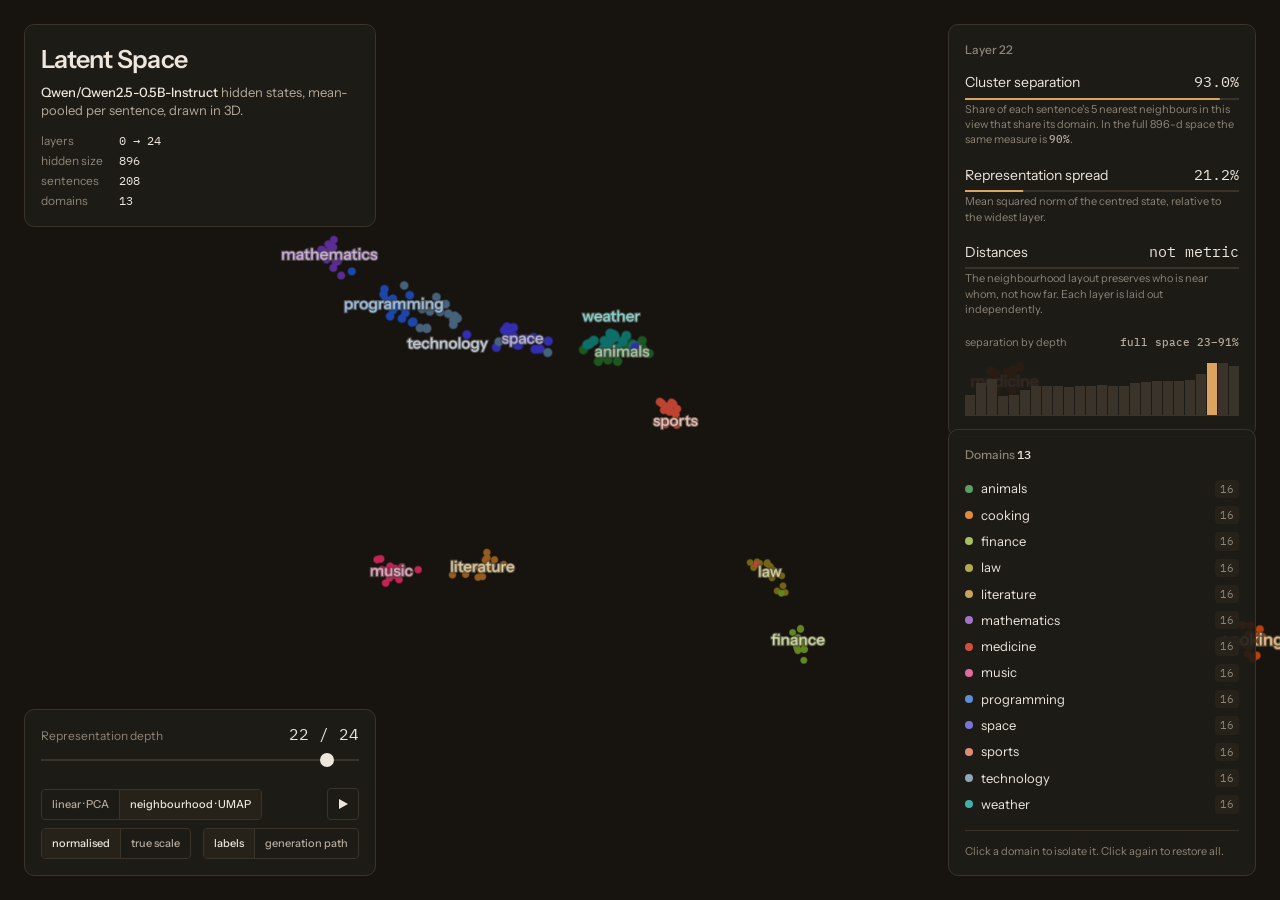
==== index.html @ 0abec09b "Restructure as a hub piece: site at the repo root GitHub Pages serves main / with no build step, so " ====
<!DOCTYPE html>
<html lang="en">
<head>
<meta charset="utf-8">
<meta name="viewport" content="width=device-width, initial-scale=1">
<title>Latent Space — hidden states of a small LLM</title>
<link rel="stylesheet" href="fonts.css">
<link rel="icon" href="assets/favicon.svg" type="image/svg+xml">
<style>
  :root{
    --bg:#171410;
    --surface:#1f1c17;
    --surface-2:#262219;
    --line:#39332a;
    --ink:#ece6dc;
    --ink-2:#b3aa9c;
    --ink-3:#8c8477;
    --accent:#dda45f;
    --mono:"IBM Plex Mono",ui-monospace,Menlo,monospace;
    --sans:"Instrument Sans",system-ui,sans-serif;
    --r-sm:4px; --r-md:10px;
    --s1:4px; --s2:8px; --s3:12px; --s4:16px; --s5:24px;
  }
  *{box-sizing:border-box}
  html,body{margin:0;height:100%}
  body{background:var(--bg); color:var(--ink); font:400 14px/1.5 var(--sans); overflow:hidden; -webkit-font-smoothing:antialiased; touch-action:manipulation}
  ::selection{background:var(--accent); color:#1a1611}
  :focus-visible{outline:2px solid var(--accent); outline-offset:2px}
  canvas{display:block}
  #scene{position:fixed; inset:0; z-index:0}
  .pane{position:fixed; z-index:3; background:color-mix(in srgb, var(--surface) 90%, transparent); border:1px solid var(--line); border-radius:var(--r-md)}
  .pane h2{margin:0 0 var(--s3); font-size:12px; font-weight:500; color:var(--ink-3)}

  #head{top:var(--s5); left:var(--s5); padding:var(--s4); max-width:352px}
  #head h1{margin:0; font-size:25px; font-weight:600; letter-spacing:-.03em}
  #head .model{margin:var(--s1) 0 var(--s3); font-size:13px; line-height:1.45; color:var(--ink-2)}
  #head .model b{font-weight:500; color:var(--ink)}
  .facts{display:grid; grid-template-columns:auto 1fr; gap:2px var(--s4); margin:0; font-size:12px}
  .facts dt{color:var(--ink-3)}
  .facts dd{margin:0; font-family:var(--mono); font-variant-numeric:tabular-nums}

  #layerctl{bottom:var(--s5); left:var(--s5); padding:var(--s3) var(--s4) var(--s4); width:352px}
  .ctl-top{display:flex; align-items:baseline; justify-content:space-between; margin-bottom:var(--s1)}
  .ctl-top .lab{font-size:12px; color:var(--ink-3)}
  #layerNum{font-family:var(--mono); font-size:16px; font-variant-numeric:tabular-nums}
  input[type=range]{-webkit-appearance:none; appearance:none; width:100%; height:20px; background:none; margin:0}
  input[type=range]::-webkit-slider-runnable-track{height:2px; background:var(--line)}
  input[type=range]::-webkit-slider-thumb{-webkit-appearance:none; width:14px; height:14px; margin-top:-6px; border-radius:50%; background:var(--ink); border:none; cursor:grab}
  input[type=range]::-moz-range-track{height:2px; background:var(--line)}
  input[type=range]::-moz-range-thumb{width:14px;height:14px;border:none;border-radius:50%;background:var(--ink)}
  .iconbtn{flex:0 0 auto; display:grid; place-items:center; width:32px; height:32px; background:none; border:1px solid var(--line); border-radius:var(--r-sm); color:var(--ink); cursor:pointer; padding:0}
  .iconbtn:hover{opacity:.8}
  .iconbtn[aria-pressed=true]{border-color:var(--accent); color:var(--accent)}
  .seg{display:flex; border:1px solid var(--line); border-radius:var(--r-sm); overflow:hidden}
  .seg button{background:none; border:none; color:var(--ink-2); font:500 11px/1 var(--sans); padding:9px 10px; cursor:pointer; white-space:nowrap}
  .seg button + button{border-left:1px solid var(--line)}
  .seg button[aria-pressed=true]{color:var(--ink); background:var(--surface-2)}
  .seg button:hover:not([aria-pressed=true]){opacity:.8}
  .ctl-foot{display:flex; align-items:center; justify-content:space-between; gap:var(--s3); margin-top:var(--s3)}
  .ctl-foot + .ctl-foot{margin-top:var(--s2)}

  #metrics{top:var(--s5); right:var(--s5); width:308px; padding:var(--s4)}
  .metric{display:grid; grid-template-columns:1fr auto; align-items:baseline; gap:2px var(--s3); margin-bottom:var(--s4)}
  .metric:last-child{margin-bottom:0}
  .metric .n{font-family:var(--mono); font-size:15px; font-variant-numeric:tabular-nums}
  .metric .d{grid-column:1/3; font-size:11px; line-height:1.4; color:var(--ink-3)}
  .metric .d b{font-weight:500; color:var(--ink-2); font-family:var(--mono)}
  .bar{grid-column:1/3; height:2px; background:var(--line); margin-top:2px}
  .bar i{display:block; height:100%; background:var(--accent); transform-origin:left center; transform:scaleX(0)}
  .strip{display:flex; align-items:flex-end; gap:1px; height:58px; margin:var(--s2) 0 var(--s1); border-bottom:1px solid var(--line)}
  .strip button{flex:1 1 auto; padding:0; border:none; background:var(--line); cursor:pointer; min-width:0}
  .strip button:hover{background:var(--ink-3)}
  .strip button[aria-current=true]{background:var(--accent)}
  .strip-lab{display:flex; justify-content:space-between; gap:var(--s2); font-size:11px; color:var(--ink-3)}
  .strip-lab b{font-weight:500; color:var(--ink-2); font-family:var(--mono)}

  #legend{bottom:var(--s5); right:var(--s5); width:308px; padding:var(--s4); max-height:56vh; overflow-y:auto; overscroll-behavior:contain}
  .legend-item{display:flex; align-items:center; gap:var(--s2); width:100%; background:none; border:none; color:inherit; cursor:pointer; text-align:left; padding:4px 0; font:400 13px/1.3 var(--sans)}
  .legend-item:hover{opacity:.8}
  .legend-item[aria-pressed=true]{color:var(--accent)}
  .dot{flex:0 0 auto; width:8px; height:8px; border-radius:50%}
  .legend-item .name{flex:1 1 auto}
  .legend-item .count{font-family:var(--mono); font-size:11px; color:var(--ink-3); background:var(--surface-2); border-radius:var(--r-sm); padding:2px 5px}

  #traj{bottom:calc(var(--s5) + 200px); left:var(--s5); width:352px; padding:var(--s4); display:none}
  #traj.on{display:block}
  #traj .prompt{font-size:12px; color:var(--ink-3); margin:0 0 var(--s1)}
  #traj .out{font-size:13px; line-height:1.45; margin:0}
  #traj .foot{margin:var(--s2) 0 0; font:400 11px/1.4 var(--mono); color:var(--ink-3)}

  #tip{position:fixed; z-index:5; pointer-events:none; max-width:300px; background:var(--surface-2); border:1px solid var(--line); border-radius:var(--r-sm); padding:var(--s2) var(--s3); font-size:12px; line-height:1.4; opacity:0; transform:translateY(2px); transition:opacity .12s ease-out, transform .12s ease-out}
  #tip.on{opacity:1; transform:none}
  #tip .y{display:flex; align-items:center; gap:6px; margin-top:4px; color:var(--ink-3); font-size:11px}
  #tip .dim{color:var(--ink-3); margin-top:4px; font-family:var(--mono); font-size:10.5px}

  #notice{position:fixed; inset:auto 0 0 0; z-index:6; display:none; background:#3a1d16; border-top:1px solid #7a3d2c; color:#f3ddd4; padding:var(--s3) var(--s5); font:400 12px/1.4 var(--mono)}
  #loading{position:fixed; inset:0; z-index:2; display:grid; place-items:center; color:var(--ink-3); font-size:13px; background:var(--bg)}

  @media (max-width:1240px){ #traj{display:none !important} }
  @media (max-width:1000px){
    #head{max-width:none; right:var(--s5)}
    #head h1{font-size:20px}
    #metrics{top:auto; bottom:calc(var(--s5) + 168px); right:var(--s5); width:224px; padding:var(--s3)}
    #legend{display:none}
    #layerctl{width:auto; right:var(--s5)}
  }
</style>
</head>
<body>
<canvas id="scene"></canvas>

<section class="pane" id="head">
  <h1>Latent Space</h1>
  <p class="model"><b id="modelName">—</b> hidden states, mean-pooled per sentence, drawn in 3D.</p>
  <dl class="facts">
    <dt>layers</dt><dd>0 → <span id="fLayers">—</span></dd>
    <dt>hidden size</dt><dd id="fDim">—</dd>
    <dt>sentences</dt><dd id="fSent">—</dd>
    <dt>domains</dt><dd id="fTopics">—</dd>
  </dl>
</section>

<section class="pane" id="layerctl">
  <div class="ctl-top">
    <span class="lab">Representation depth</span>
    <span id="layerNum">0 / 0</span>
  </div>
  <input id="slider" type="range" min="0" max="0" value="0" step="1" aria-label="Layer">
  <div class="ctl-foot">
    <div class="seg" role="group" aria-label="Layout">
      <button id="lyPCA" aria-pressed="false">linear · PCA</button>
      <button id="lyKNN" aria-pressed="true">neighbourhood · UMAP</button>
    </div>
    <button class="iconbtn" id="play" aria-label="Play through layers" aria-pressed="false">
      <svg width="14" height="14" viewBox="0 0 14 14" aria-hidden="true"><path d="M3 2l9 5-9 5z" fill="currentColor"/></svg>
    </button>
  </div>
  <div class="ctl-foot">
    <div class="seg" role="group" aria-label="Scale">
      <button id="scUnit" aria-pressed="true">normalised</button>
      <button id="scRaw" aria-pressed="false">true scale</button>
    </div>
    <div class="seg" role="group" aria-label="Overlays">
      <button id="tgLabels" aria-pressed="true">labels</button>
      <button id="tgTraj" aria-pressed="false">generation path</button>
    </div>
  </div>
</section>

<section class="pane" id="metrics">
  <h2>Layer <span id="mLayer">0</span></h2>
  <div class="metric">
    <span>Cluster separation</span><span class="n" id="mSep">—</span>
    <div class="bar"><i id="bSep"></i></div>
    <span class="d" id="dSep"></span>
  </div>
  <div class="metric">
    <span>Representation spread</span><span class="n" id="mSpread">—</span>
    <div class="bar"><i id="bSpread"></i></div>
    <span class="d">Mean squared norm of the centred state, relative to the widest layer.</span>
  </div>
  <div class="metric">
    <span id="mVarLabel">Variance on the three axes</span><span class="n" id="mVar">—</span>
    <div class="bar"><i id="bVar"></i></div>
    <span class="d" id="dVar"></span>
  </div>
  <div>
    <div class="strip-lab"><span>separation by depth</span><b id="stripNote">—</b></div>
    <div class="strip" id="strip"></div>
  </div>
</section>

<section class="pane" id="legend">
  <h2>Domains <span id="lCount" style="color:var(--ink);font-family:var(--mono)"></span></h2>
  <div id="legendList"></div>
  <p class="strip-lab" id="legendFoot" style="margin:var(--s3) 0 0; padding-top:var(--s3); border-top:1px solid var(--line); display:block">Click a domain to isolate it. Click again to restore all.</p>
</section>

<section class="pane" id="traj">
  <h2>Generation path · final layer, PCA axes</h2>
  <p class="prompt" id="trajPrompt"></p>
  <p class="out" id="trajOut"></p>
  <p class="foot" id="trajFoot"></p>
</section>

<div id="tip"></div>
<div id="loading">Extracting hidden states…</div>
<div id="notice"></div>

<script src="three.min.js"></script>
<script>
(function () {
  'use strict';
  var notice = document.getElementById('notice');
  function fail(msg) {
    notice.style.display = 'block';
    notice.textContent = msg;
    document.getElementById('loading').style.display = 'none';
  }
  window.addEventListener('error', function (e) { fail('Render error: ' + (e.message || e.type)); });

  var COLORS = {
    animals:'#5f9e63', cooking:'#dd8a3c', programming:'#5c8fd6', mathematics:'#a273c9',
    weather:'#3fb0aa', music:'#e26a9c', medicine:'#cf503f', law:'#b3a94f',
    space:'#7a74d9', sports:'#e08c7a', finance:'#a8c060', literature:'#c9a25f',
    technology:'#8fa6b8'
  };
  var DEFAULT_LAYER = 22;
  var state = {
    data: null, layer: 0, layout: 'layout', mode: 'unit', solo: null,
    labels: true, traj: false, playing: false,
    from: null, to: null, t: 1, dur: 0.45, dwell: 0
  };
  var labels3d = [], trajLine, trajMarkers = [], axisGroup;
  var renderer, scene, camera, points, posAttr, colAttr, sizeAttr;
  // cur starts AT the target: no zoom-in animation on load, and the first painted
  // frame is the framed one (headless captures stop after a few frames)
  var target = { theta: 0.524, phi: 1.12, r: 2.8 }, cur = { theta: 0.524, phi: 1.12, r: 2.8 };
  var dragging = false, lastP = { x: 0, y: 0 }, hovered = -1, pointer = { x: -2, y: -2 };
  var _pick = new (window.THREE.Vector3)();
  var clock = { t: 0 }, easeOut = function (t) { return 1 - Math.pow(1 - t, 3); };

  fetch('data/latent.json').then(function (r) {
    if (!r.ok) throw new Error('HTTP ' + r.status);
    return r.json();
  }).then(init).catch(function (e) { fail('Could not load data/latent.json — ' + e.message); });

  function init(d) {
    state.data = d;
    document.getElementById('loading').style.display = 'none';
    document.getElementById('modelName').textContent = d.model;
    document.getElementById('fLayers').textContent = String(d.nLayers - 1);
    document.getElementById('fDim').textContent = d.hiddenSize;
    document.getElementById('fSent').textContent = d.nSentences;
    document.getElementById('fTopics').textContent = d.topics.length;
    document.getElementById('slider').max = d.nLayers - 1;
    buildLegend(); buildStrip(); buildScene();
    selectLayer(Math.min(DEFAULT_LAYER, d.nLayers - 1), true);
    window.__app = {
      state: state, layerCount: d.nLayers, setLayer: selectLayer,
      setLayout: setLayout, setScale: setMode, camera: camera, renderer: renderer,
      scene: function () { return scene; }, points: function () { return points; },
      sep: function (l) { return viewSep(l); }
    };
  }

  /* ---------- HUD ---------- */
  function buildLegend() {
    var d = state.data, list = document.getElementById('legendList'), counts = {};
    d.sentences.forEach(function (s) { counts[s.y] = (counts[s.y] || 0) + 1; });
    d.topics.forEach(function (t) {
      var b = document.createElement('button');
      b.className = 'legend-item';
      b.setAttribute('aria-pressed', 'false');
      b.dataset.topic = t;
      b.innerHTML = '<span class="dot" style="background:' + COLORS[t] + '"></span>' +
        '<span class="name">' + t + '</span><span class="count">' + counts[t] + '</span>';
      b.addEventListener('click', function () { setSolo(state.solo === t ? null : t); });
      list.appendChild(b);
    });
    document.getElementById('lCount').textContent = d.topics.length;
    buildLegend.counts = counts;
  }
  function buildStrip() {
    var d = state.data, strip = document.getElementById('strip');
    d.purityFull.forEach(function (p, i) {
      var b = document.createElement('button');
      b.style.height = (14 + p * 86) + '%';
      b.dataset.layer = i;
      b.title = 'layer ' + i + ' · separation ' + (p * 100).toFixed(1) + '%';
      b.setAttribute('aria-label', b.title);
      b.addEventListener('click', function () { setPlaying(false); selectLayer(i); });
      strip.appendChild(b);
    });
    var mn = Math.min.apply(null, d.purityFull), mx = Math.max.apply(null, d.purityFull);
    document.getElementById('stripNote').textContent =
      'full space ' + (mn * 100).toFixed(0) + '–' + (mx * 100).toFixed(0) + '%';
  }
  function viewSep(l) {
    var d = state.data;
    return state.layout === 'pca' ? d.purityPca[l] : d.purityLayout[l];
  }
  function setSolo(t) {
    state.solo = t;
    var items = document.querySelectorAll('.legend-item');
    for (var i = 0; i < items.length; i++) {
      items[i].setAttribute('aria-pressed', items[i].dataset.topic === t ? 'true' : 'false');
    }
    document.getElementById('legendFoot').textContent = t
      ? 'Showing ' + t + ' only — click the domain again to restore all ' + state.data.topics.length + '.'
      : 'Click a domain to isolate it. Click again to restore all.';
    refreshColors();
  }
  function selectLayer(l, instant) {
    var d = state.data;
    l = Math.max(0, Math.min(d.nLayers - 1, l));
    state.layer = l;
    document.getElementById('slider').value = String(l);
    document.getElementById('layerNum').textContent = l + ' / ' + (d.nLayers - 1);
    document.getElementById('mLayer').textContent = String(l);
    var sep = viewSep(l), sp = d.spread[l], vr = d.varRatio[l], full = d.purityFull[l];
    document.getElementById('mSep').textContent = (sep * 100).toFixed(1) + '%';
    document.getElementById('bSep').style.transform = 'scaleX(' + sep + ')';
    document.getElementById('dSep').innerHTML = 'Share of each sentence\'s 5 nearest neighbours in this view that share its domain. In the full ' +
      d.hiddenSize + '-d space the same measure is <b>' + (full * 100).toFixed(0) + '%</b>.';
    document.getElementById('mSpread').textContent = (sp * 100).toFixed(1) + '%';
    document.getElementById('bSpread').style.transform = 'scaleX(' + sp + ')';
    if (state.layout === 'pca') {
      document.getElementById('mVarLabel').textContent = 'Variance on the three axes';
      document.getElementById('mVar').textContent = (vr * 100).toFixed(1) + '%';
      document.getElementById('bVar').style.transform = 'scaleX(' + vr + ')';
      document.getElementById('dVar').textContent = 'Share of this layer\'s variance captured by the plotted principal axes.';
    } else {
      document.getElementById('mVarLabel').textContent = 'Distances';
      document.getElementById('mVar').textContent = 'not metric';
      document.getElementById('bVar').style.transform = 'scaleX(0)';
      document.getElementById('dVar').textContent = 'The neighbourhood layout preserves who is near whom, not how far. Each layer is laid out independently.';
    }
    var bars = document.querySelectorAll('.strip button');
    for (var i = 0; i < bars.length; i++) bars[i].setAttribute('aria-current', i === l ? 'true' : 'false');
    if (axisGroup) axisGroup.visible = state.layout === 'pca';
    startMorph(l, instant);
  }
  function startMorph(l, instant) {
    var next = coordsFor(l), d = state.data;
    if (instant || !state.to) { state.from = null; state.to = next; state.t = 1; posAttr.array.set(next); posAttr.needsUpdate = true; }
    else { state.from = new Float32Array(posAttr.array); state.to = next; state.t = 0;
           state.dur = state.layout === 'pca' ? 0.45 : 0.3; }
    var acc = {};
    d.topics.forEach(function (t) { acc[t] = [0, 0, 0, 0]; });
    for (var i = 0; i < d.nSentences; i++) {
      var a = acc[d.sentences[i].y];
      a[0] += next[i * 3]; a[1] += next[i * 3 + 1]; a[2] += next[i * 3 + 2]; a[3]++;
    }
    labels3d.forEach(function (o) {
      if (o.isTraj || !o.topic) return;
      var a = acc[o.topic]; if (!a || !a[3]) return;
      o.sprite.position.set(a[0] / a[3], a[1] / a[3], a[2] / a[3]);
      o.sprite.userData.base.copy(o.sprite.position);
    });
    updateTrajVisible();
  }
  function coordsFor(l) {
    var d = state.data, src = d.coords[state.layout][l];
    var out = new Float32Array(src.length * 3);
    var f = state.mode === 'unit' ? 1 : 2.0 * d.spread[l];
    for (var i = 0; i < src.length; i++) {
      out[i * 3] = src[i][0] * f;
      out[i * 3 + 1] = src[i][1] * f;
      out[i * 3 + 2] = src[i][2] * f;
    }
    return out;
  }
  function updateTrajVisible() {
    if (!state.traj) return;
    var on = state.layer === state.data.nLayers - 1 && state.layout === 'pca';
    labels3d.forEach(function (o) { if (o.isTraj) o.sprite.visible = on; });
  }

  /* ---------- three.js ---------- */
  function buildScene() {
    var d = state.data, N = d.nSentences;
    renderer = new THREE.WebGLRenderer({ canvas: document.getElementById('scene'), antialias: true });
    renderer.setPixelRatio(1);
    renderer.setClearColor(0x171410, 1);
    scene = new THREE.Scene();
    camera = new THREE.PerspectiveCamera(38, 1, 0.1, 100);
    resize();
    window.addEventListener('resize', resize);

    var ge = new THREE.BufferGeometry();
    var pos = new Float32Array(N * 3), col = new Float32Array(N * 3), sz = new Float32Array(N);
    var c = new THREE.Color();
    for (var i = 0; i < N; i++) {
      c.set(COLORS[d.sentences[i].y] || '#999999');
      col[i * 3] = c.r; col[i * 3 + 1] = c.g; col[i * 3 + 2] = c.b; sz[i] = 8.5;
    }
    ge.setAttribute('position', new THREE.BufferAttribute(pos, 3));
    ge.setAttribute('aColor', new THREE.BufferAttribute(col, 3));
    ge.setAttribute('aSize', new THREE.BufferAttribute(sz, 1));
    ge.setAttribute('aAlpha', new THREE.BufferAttribute(new Float32Array(N).fill(1), 1));
    posAttr = ge.attributes.position; colAttr = ge.attributes.aColor; sizeAttr = ge.attributes.aSize;

    points = new THREE.Points(ge, new THREE.ShaderMaterial({
      transparent: true, depthWrite: false,
      uniforms: { uPixel: { value: window.innerHeight } },
      vertexShader: [
        'attribute vec3 aColor; attribute float aSize; attribute float aAlpha;',
        'uniform float uPixel; varying vec3 vColor; varying float vAlpha;',
        'void main(){',
        '  vColor = aColor; vAlpha = aAlpha;',
        '  vec4 mv = modelViewMatrix * vec4(position, 1.0);',
        '  gl_PointSize = aSize * (uPixel / 900.0) * (3.4 / max(0.6, -mv.z));',
        '  gl_Position = projectionMatrix * mv;',
        '}'
      ].join('\n'),
      fragmentShader: [
        'precision mediump float;',
        'varying vec3 vColor; varying float vAlpha;',
        'void main(){',
        '  vec2 q = gl_PointCoord - vec2(0.5);',
        '  float r = length(q);',
        '  if (r > 0.5) discard;',
        '  float a = (1.0 - smoothstep(0.28, 0.5, r)) * vAlpha;',
        '  gl_FragColor = vec4(vColor, a);',
        '}'
      ].join('\n')
    }));
    points.frustumCulled = false;
    scene.add(points);

    axisGroup = new THREE.Group();
    var axisLen = 1.5;
    [['x', 1, 0, 0], ['y', 0, 1, 0], ['z', 0, 0, 1]].forEach(function (a, ai) {
      var g = new THREE.BufferGeometry().setFromPoints([
        new THREE.Vector3(-a[1] * axisLen, -a[2] * axisLen, -a[3] * axisLen),
        new THREE.Vector3(a[1] * axisLen, a[2] * axisLen, a[3] * axisLen)]);
      axisGroup.add(new THREE.Line(g, new THREE.LineBasicMaterial({ color: 0x4a4237, transparent: true, opacity: 0.8 })));
      var axSp = makeSprite('PC' + (ai + 1) + '  ' + (d.pcVar[ai] * 100).toFixed(0) + '%',
        new THREE.Vector3(a[1] * (axisLen + 0.14), a[2] * (axisLen + 0.14), a[3] * (axisLen + 0.14)), '#8c8477', false, 21);
      axisGroup.add(axSp);
      labels3d.push({ sprite: axSp, isTraj: false, isAxis: true });
    });
    scene.add(axisGroup);

    d.topics.forEach(function (t) {
      var sp = makeSprite(t, new THREE.Vector3(), COLORS[t], true, 22);
      sp.userData.topic = t;
      labels3d.push({ sprite: sp, isTraj: false, topic: t });
    });

    var T = d.traj.coords.length, tg = new THREE.BufferGeometry();
    tg.setAttribute('position', new THREE.BufferAttribute(new Float32Array(T * 3), 3));
    trajLine = new THREE.Line(tg, new THREE.LineBasicMaterial({ color: 0xf2e7d5, transparent: true, opacity: 0.85 }));
    trajLine.visible = false; trajLine.frustumCulled = false; scene.add(trajLine);
    for (var k = 0; k < T; k++) {
      var m = new THREE.Mesh(new THREE.SphereGeometry(k === T - 1 ? 0.022 : 0.009, 8, 6),
        new THREE.MeshBasicMaterial({ color: k === T - 1 ? 0xf2e7d5 : 0xdda45f, transparent: k < T - 1, opacity: k < T - 1 ? 0.75 : 1 }));
      m.visible = false; m.frustumCulled = false; scene.add(m); trajMarkers.push(m);
    }
    var p0 = d.traj.coords[0], pT = d.traj.coords[T - 1];
    labels3d.push({ sprite: makeSprite('prompt', new THREE.Vector3(p0[0], p0[1] + 0.05, p0[2]), '#b3aa9c', false, 21), isTraj: true });
    labels3d.push({ sprite: makeSprite('generated', new THREE.Vector3(pT[0], pT[1] - 0.055, pT[2]), '#f2e7d5', false, 21), isTraj: true });
    labels3d.forEach(function (o) { if (o.isTraj) o.sprite.visible = false; });

    document.getElementById('trajPrompt').textContent = '"' + d.traj.prompt + '"';
    var words = d.traj.text.trim().split(/\s+/);
    document.getElementById('trajOut').innerHTML = words.map(function (w, i) {
      return i < 4 ? '<span style="background:color-mix(in srgb, var(--accent) 20%, transparent);border-radius:2px">' + esc(w) + '</span>' : esc(w);
    }).join(' ') + ' …';
    document.getElementById('trajFoot').textContent = T + ' greedy steps · final layer, PCA frame';

    bindInput();
    animate();
  }
  function esc(s) { return s.replace(/[&<>"]/g, function (m) { return ({ '&': '&amp;', '<': '&lt;', '>': '&gt;', '"': '&quot;' })[m]; }); }

  // Labels keep a constant apparent size: each frame their world scale is derived
  // from the camera distance, so they stay readable at every zoom level.
  function makeSprite(text, pos, color, outlined, sizePx) {
    var px = sizePx || 22;
    var cv = document.createElement('canvas'), ctx = cv.getContext('2d');
    var font = '500 44px "Instrument Sans", "DejaVu Sans", sans-serif';
    ctx.font = font;
    cv.width = Math.ceil(ctx.measureText(text).width) + 30; cv.height = 64;
    ctx = cv.getContext('2d');
    ctx.font = font; ctx.textAlign = 'center'; ctx.textBaseline = 'middle';
    if (outlined) { ctx.lineWidth = 7; ctx.strokeStyle = 'rgba(23,20,16,0.92)'; ctx.strokeText(text, cv.width / 2, 33); }
    ctx.fillStyle = color; ctx.fillText(text, cv.width / 2, 33);
    var sp = new THREE.Sprite(new THREE.SpriteMaterial({
      map: new THREE.CanvasTexture(cv), transparent: true, depthTest: false, depthWrite: false }));
    sp.userData = { px: px, aspect: cv.width / cv.height };
    sp.position.copy(pos); sp.renderOrder = 10;
    sp.userData.base = sp.position.clone();
    scene.add(sp);
    return sp;
  }
  var _up = new (window.THREE.Vector3)(), _right = new (window.THREE.Vector3)();
  var _scr = new (window.THREE.Vector3)();

  // Screen-space declutter: labels that would land on top of one another are
  // nudged along the camera's own axes; ones that still collide are dimmed so the
  // crowding is visible instead of hidden. Positions are always rebuilt from the
  // cluster centroid, so nothing drifts over time.
  function declutter() {
    var boxes = [], offs = [[0, 0], [0, -1.15], [0, 1.15], [1.3, 0], [-1.3, 0], [0, -2.3], [0, 2.3]];
    _up.set(0, 1, 0).applyQuaternion(camera.quaternion);
    _right.set(1, 0, 0).applyQuaternion(camera.quaternion);
    for (var i = 0; i < labels3d.length; i++) {
      var o = labels3d[i], sp = o.sprite;
      if (!o.topic || !sp.visible) continue;
      var d = camera.position.distanceTo(sp.userData.base);
      var w = sp.userData.aspect * sp.userData.px, h = sp.userData.px;
      var scale = d / ((window.innerHeight / 2) / Math.tan(camera.fov * Math.PI / 360));
      var spot = null;
      for (var k = 0; k < offs.length; k++) {
        var cx = offs[k][0] * w * scale, cy = offs[k][1] * h * scale;
        sp.position.copy(sp.userData.base).addScaledVector(_right, cx).addScaledVector(_up, cy);
        _scr.copy(sp.position).project(camera);
        var sx = (_scr.x * 0.5 + 0.5) * window.innerWidth, sy = (-_scr.y * 0.5 + 0.5) * window.innerHeight;
        var clash = false;
        for (var b = 0; b < boxes.length; b++) {
          if (Math.abs(sx - boxes[b][0]) < (w + boxes[b][2]) / 2 && Math.abs(sy - boxes[b][1]) < (h + boxes[b][3]) / 2) { clash = true; break; }
        }
        if (!clash || k === offs.length - 1) { spot = [sx, sy, clash]; break; }
      }
      if (spot) boxes.push([spot[0], spot[1], w, h]);
      sp.material.opacity = (state.solo && o.topic !== state.solo ? 0.13 : 1) * (spot && spot[2] ? 0.42 : 1);
    }
  }
  function scaleLabels() {
    var tanH = Math.tan(camera.fov * Math.PI / 360);
    var pxPerUnitAt1 = (window.innerHeight / 2) / tanH;
    for (var i = 0; i < labels3d.length; i++) {
      var sp = labels3d[i].sprite;
      if (!sp.visible) continue;
      var d = camera.position.distanceTo(sp.position);
      var h = sp.userData.px * d / pxPerUnitAt1;
      sp.scale.set(h * sp.userData.aspect, h, 1);
    }
  }

  function refreshColors() {
    var d = state.data, c = new THREE.Color(), al = points.geometry.attributes.aAlpha.array;
    for (var i = 0; i < d.nSentences; i++) {
      var t = d.sentences[i].y;
      c.set(COLORS[t] || '#999999');
      colAttr.array[i * 3] = c.r; colAttr.array[i * 3 + 1] = c.g; colAttr.array[i * 3 + 2] = c.b;
      al[i] = (!state.solo || t === state.solo) ? 1 : 0.09;
    }
    colAttr.needsUpdate = true; points.geometry.attributes.aAlpha.needsUpdate = true;
  }
  function setSizes(hi) {
    var a = sizeAttr.array;
    for (var i = 0; i < a.length; i++) a[i] = i === hi ? 16 : 8.5;
    sizeAttr.needsUpdate = true;
  }
  function resize() {
    var w = window.innerWidth, h = window.innerHeight;
    renderer.setSize(w, h, false);
    camera.aspect = w / h; camera.updateProjectionMatrix();
    if (points) points.material.uniforms.uPixel.value = h;
  }
  function bindInput() {
    var el = renderer.domElement;
    el.addEventListener('pointerdown', function (e) { dragging = true; lastP.x = e.clientX; lastP.y = e.clientY; try { el.setPointerCapture(e.pointerId); } catch (x) {} });
    el.addEventListener('pointermove', function (e) {
      pointer.x = e.clientX; pointer.y = e.clientY;
      if (dragging) {
        target.theta -= (e.clientX - lastP.x) * 0.006;
        target.phi = Math.max(0.15, Math.min(Math.PI - 0.15, target.phi - (e.clientY - lastP.y) * 0.006));
        lastP.x = e.clientX; lastP.y = e.clientY;
      }
    });
    el.addEventListener('pointerup', function (e) { dragging = false; try { el.releasePointerCapture(e.pointerId); } catch (x) {} });
    el.addEventListener('pointerleave', function () { dragging = false; pointer.x = -2; });
    el.addEventListener('wheel', function (e) { e.preventDefault(); target.r = Math.max(1.2, Math.min(8, target.r * (1 + Math.sign(e.deltaY) * 0.08))); }, { passive: false });
  }
  // What the hovered sentence sits next to in the layout on screen: computed from
  // the same positions being drawn, so it describes the picture, not a side channel.
  function neighbourLine(i) {
    var a = posAttr.array, n = a.length / 3, d = state.data;
    var x = a[i * 3], y = a[i * 3 + 1], z = a[i * 3 + 2], best = [];
    for (var j = 0; j < n; j++) {
      if (j === i) continue;
      var dx = a[j * 3] - x, dy = a[j * 3 + 1] - y, dz = a[j * 3 + 2] - z;
      best.push([dx * dx + dy * dy + dz * dz, j]);
    }
    best.sort(function (p, q) { return p[0] - q[0]; });
    var same = 0;
    for (var k = 0; k < 5; k++) if (d.sentences[best[k][1]].y === d.sentences[i].y) same++;
    return same + ' of its 5 nearest neighbours share this domain';
  }

  function pickNearest() {
    var a = posAttr.array, n = a.length / 3, W = window.innerWidth, H = window.innerHeight;
    var best = -1, bestD = 15 * 15;
    for (var i = 0; i < n; i++) {
      _pick.set(a[i * 3], a[i * 3 + 1], a[i * 3 + 2]).project(camera);
      if (_pick.z > 1) continue;
      var dx = (_pick.x * 0.5 + 0.5) * W - pointer.x;
      var dy = (-_pick.y * 0.5 + 0.5) * H - pointer.y;
      var d = dx * dx + dy * dy;
      if (d < bestD) { bestD = d; best = i; }
    }
    return best;
  }

  function updateTip() {
    var tip = document.getElementById('tip');
    if (hovered < 0) { tip.classList.remove('on'); return; }
    var d = state.data, s = d.sentences[hovered];
    tip.innerHTML = '<div>' + esc(s.t) + '</div>' +
      '<div class="y"><span class="dot" style="background:' + COLORS[s.y] + '"></span>' + s.y + '</div>' +
      '<div class="dim">layer ' + state.layer + ' · ' + neighbourLine(hovered) + '</div>';
    tip.classList.add('on');
    tip.style.left = Math.min(window.innerWidth - tip.offsetWidth - 12, Math.max(12, pointer.x + 16)) + 'px';
    tip.style.top = Math.min(window.innerHeight - tip.offsetHeight - 12, Math.max(12, pointer.y + 16)) + 'px';
  }

  function animate() {
    requestAnimationFrame(animate);
    var dt = Math.min(0.05, clock.t ? (performance.now() - clock.t) / 1000 : 0.016);
    clock.t = performance.now();
    if (state.playing && state.t >= 1) {
      state.dwell += dt;
      if (state.dwell > 0.5) {
        state.dwell = 0;
        if (state.layer + 1 >= state.data.nLayers) setPlaying(false);
        else selectLayer(state.layer + 1);
      }
    }
    if (state.t < 1) {
      state.t = Math.min(1, state.t + dt / state.dur);
      var e = easeOut(state.t), a = posAttr.array, f = state.from, t2 = state.to;
      for (var i = 0; i < a.length; i++) a[i] = f[i] + (t2[i] - f[i]) * e;
      posAttr.needsUpdate = true;
    }
    if (!dragging && !window.matchMedia('(prefers-reduced-motion: reduce)').matches) target.theta += dt * 0.05;
    cur.theta += (target.theta - cur.theta) * 0.12;
    cur.phi += (target.phi - cur.phi) * 0.12;
    cur.r += (target.r - cur.r) * 0.12;
    var sp = Math.sin(cur.phi), cp = Math.cos(cur.phi);
    camera.position.set(cur.r * sp * Math.sin(cur.theta), cur.r * cp, cur.r * sp * Math.cos(cur.theta));
    camera.lookAt(0, 0, 0);

    if (pointer.x > -1) {
      var idx = pickNearest();
      if (idx !== hovered) { hovered = idx; setSizes(idx); }
    }
    updateTip();
    scaleLabels();
    declutter();
    renderer.render(scene, camera);
  }

  function setPlaying(on) {
    state.playing = on; state.dwell = 0;
    var b = document.getElementById('play');
    b.setAttribute('aria-pressed', on ? 'true' : 'false');
    b.setAttribute('aria-label', on ? 'Pause' : 'Play through layers');
    b.innerHTML = on
      ? '<svg width="14" height="14" viewBox="0 0 14 14" aria-hidden="true"><rect x="3" y="2" width="3" height="10" fill="currentColor"/><rect x="8" y="2" width="3" height="10" fill="currentColor"/></svg>'
      : '<svg width="14" height="14" viewBox="0 0 14 14" aria-hidden="true"><path d="M3 2l9 5-9 5z" fill="currentColor"/></svg>';
    if (on && state.layer >= state.data.nLayers - 1) selectLayer(0);
  }
  function setLayout(m) {
    if (state.layout === m) return;
    state.layout = m;
    document.getElementById('lyPCA').setAttribute('aria-pressed', m === 'pca' ? 'true' : 'false');
    document.getElementById('lyKNN').setAttribute('aria-pressed', m === 'layout' ? 'true' : 'false');
    selectLayer(state.layer, true);
  }
  function setMode(m) {
    state.mode = m;
    document.getElementById('scUnit').setAttribute('aria-pressed', m === 'unit' ? 'true' : 'false');
    document.getElementById('scRaw').setAttribute('aria-pressed', m === 'raw' ? 'true' : 'false');
    selectLayer(state.layer, true);
  }

  document.getElementById('slider').addEventListener('input', function (e) { setPlaying(false); selectLayer(parseInt(e.target.value, 10)); });
  document.getElementById('play').addEventListener('click', function () { setPlaying(!state.playing); });
  document.getElementById('lyPCA').addEventListener('click', function () { setLayout('pca'); });
  document.getElementById('lyKNN').addEventListener('click', function () { setLayout('layout'); });
  document.getElementById('scUnit').addEventListener('click', function () { setMode('unit'); });
  document.getElementById('scRaw').addEventListener('click', function () { setMode('raw'); });
  document.getElementById('tgLabels').addEventListener('click', function () {
    state.labels = !state.labels;
    this.setAttribute('aria-pressed', state.labels ? 'true' : 'false');
    labels3d.forEach(function (o) { if (!o.isTraj) o.sprite.visible = state.labels; });
  });
  document.getElementById('tgTraj').addEventListener('click', function () {
    state.traj = !state.traj;
    this.setAttribute('aria-pressed', state.traj ? 'true' : 'false');
    document.getElementById('traj').classList.toggle('on', state.traj);
    trajLine.visible = state.traj;
    trajMarkers.forEach(function (m) { m.visible = state.traj; });
    var d = state.data, T = d.traj.coords.length, p = trajLine.geometry.attributes.position;
    for (var i = 0; i < T; i++) {
      var c = d.traj.coords[i];
      p.array[i * 3] = c[0]; p.array[i * 3 + 1] = c[1]; p.array[i * 3 + 2] = c[2];
      trajMarkers[i].position.set(c[0], c[1], c[2]);
    }
    p.needsUpdate = true;
    if (state.traj) { setLayout('pca'); selectLayer(d.nLayers - 1); }
    else { labels3d.forEach(function (o) { if (o.isTraj) o.sprite.visible = false; }); }
  });
  window.addEventListener('keydown', function (e) {
    if (e.key === 'ArrowRight') { setPlaying(false); selectLayer(state.layer + 1); }
    else if (e.key === 'ArrowLeft') { setPlaying(false); selectLayer(state.layer - 1); }
    else if (e.key === ' ') { e.preventDefault(); setPlaying(!state.playing); }
  });
})();
</script>
</body>
</html>
---- fonts.css ----
@font-face {
  font-family: 'Instrument Sans';
  font-style: normal;
  font-weight: 400;
  font-stretch: 100%;
  font-display: swap;
  src: url(fonts/InstrumentSans-400.woff2) format('woff2');
  unicode-range: U+0000-00FF, U+0131, U+0152-0153, U+02BB-02BC, U+02C6, U+02DA, U+02DC, U+0304, U+0308, U+0329, U+2000-206F, U+20AC, U+2122, U+2191, U+2193, U+2212, U+2215, U+FEFF, U+FFFD;
}
@font-face {
  font-family: 'Instrument Sans';
  font-style: normal;
  font-weight: 500;
  font-stretch: 100%;
  font-display: swap;
  src: url(fonts/InstrumentSans-500.woff2) format('woff2');
  unicode-range: U+0000-00FF, U+0131, U+0152-0153, U+02BB-02BC, U+02C6, U+02DA, U+02DC, U+0304, U+0308, U+0329, U+2000-206F, U+20AC, U+2122, U+2191, U+2193, U+2212, U+2215, U+FEFF, U+FFFD;
}
@font-face {
  font-family: 'Instrument Sans';
  font-style: normal;
  font-weight: 600;
  font-stretch: 100%;
  font-display: swap;
  src: url(fonts/InstrumentSans-600.woff2) format('woff2');
  unicode-range: U+0000-00FF, U+0131, U+0152-0153, U+02BB-02BC, U+02C6, U+02DA, U+02DC, U+0304, U+0308, U+0329, U+2000-206F, U+20AC, U+2122, U+2191, U+2193, U+2212, U+2215, U+FEFF, U+FFFD;
}
@font-face {
  font-family: 'Instrument Sans';
  font-style: normal;
  font-weight: 700;
  font-stretch: 100%;
  font-display: swap;
  src: url(fonts/InstrumentSans-700.woff2) format('woff2');
  unicode-range: U+0000-00FF, U+0131, U+0152-0153, U+02BB-02BC, U+02C6, U+02DA, U+02DC, U+0304, U+0308, U+0329, U+2000-206F, U+20AC, U+2122, U+2191, U+2193, U+2212, U+2215, U+FEFF, U+FFFD;
}
@font-face {
  font-family: 'IBM Plex Mono';
  font-style: normal;
  font-weight: 400;
  font-display: swap;
  src: url(fonts/IBMPlexMono-400.woff2) format('woff2');
  unicode-range: U+0000-00FF, U+0131, U+0152-0153, U+02BB-02BC, U+02C6, U+02DA, U+02DC, U+0304, U+0308, U+0329, U+2000-206F, U+20AC, U+2122, U+2191, U+2193, U+2212, U+2215, U+FEFF, U+FFFD;
}
@font-face {
  font-family: 'IBM Plex Mono';
  font-style: normal;
  font-weight: 500;
  font-display: swap;
  src: url(fonts/IBMPlexMono-500.woff2) format('woff2');
  unicode-range: U+0000-00FF, U+0131, U+0152-0153, U+02BB-02BC, U+02C6, U+02DA, U+02DC, U+0304, U+0308, U+0329, U+2000-206F, U+20AC, U+2122, U+2191, U+2193, U+2212, U+2215, U+FEFF, U+FFFD;
}
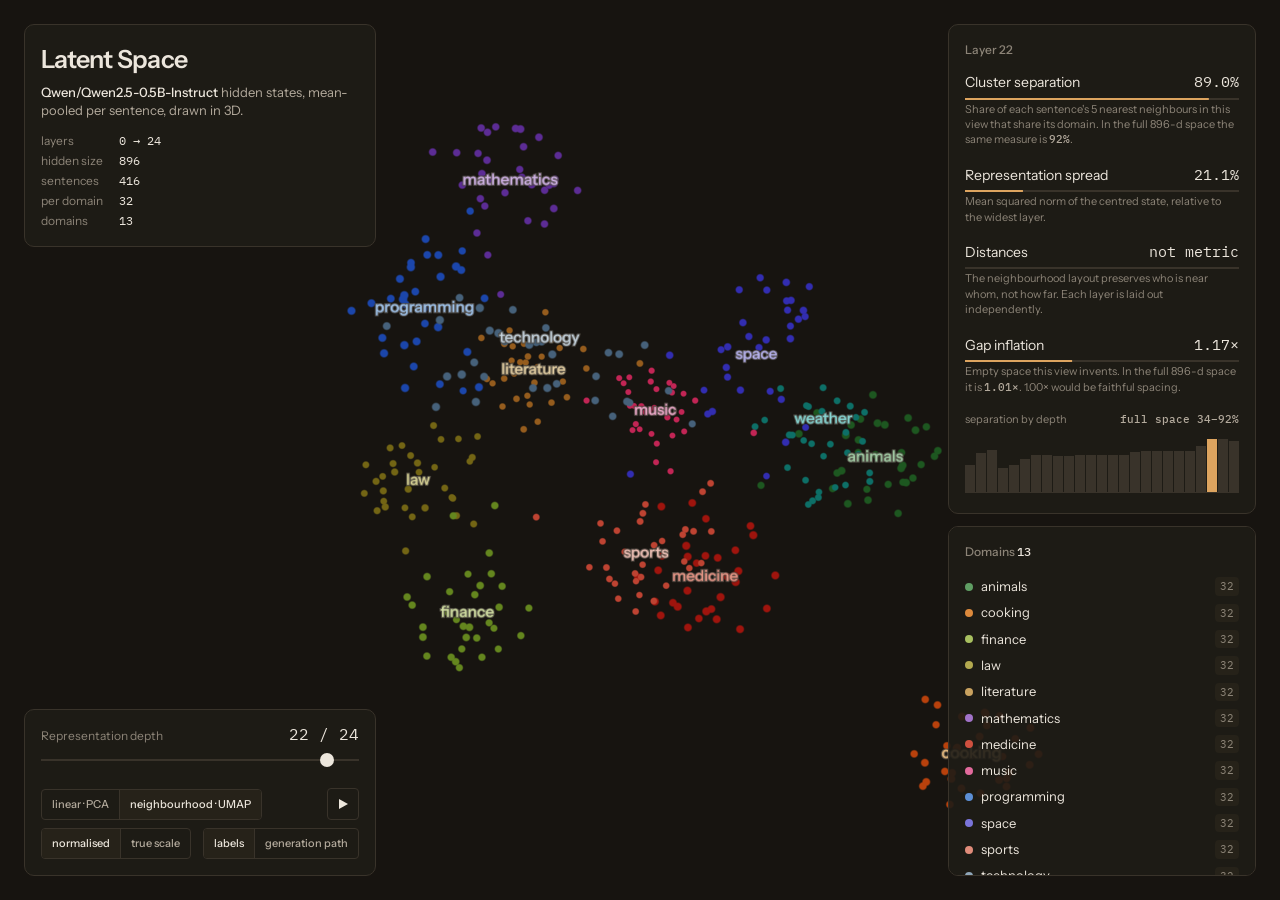
==== commit 9c4fd376: "Double the corpus, and stop the layout inventing empty space Answering 'why so few dots and such wid" ====
--- a/index.html
+++ b/index.html
@@ -59,7 +59,12 @@
   .ctl-foot{display:flex; align-items:center; justify-content:space-between; gap:var(--s3); margin-top:var(--s3)}
   .ctl-foot + .ctl-foot{margin-top:var(--s2)}
 
-  #metrics{top:var(--s5); right:var(--s5); width:308px; padding:var(--s4)}
+  /* One right-hand rail, stacked: the readout sizes to its content and the legend
+     takes what is left and scrolls. Two independently anchored panels collided as
+     soon as the readout grew a row. */
+  .rail{position:fixed; top:var(--s5); right:var(--s5); bottom:var(--s5); width:308px; display:flex; flex-direction:column; gap:var(--s3); z-index:3}
+  #metrics, #legend{position:static}
+  #metrics{padding:var(--s4)}
   .metric{display:grid; grid-template-columns:1fr auto; align-items:baseline; gap:2px var(--s3); margin-bottom:var(--s4)}
   .metric:last-child{margin-bottom:0}
   .metric .n{font-family:var(--mono); font-size:15px; font-variant-numeric:tabular-nums}
@@ -74,7 +79,7 @@
   .strip-lab{display:flex; justify-content:space-between; gap:var(--s2); font-size:11px; color:var(--ink-3)}
   .strip-lab b{font-weight:500; color:var(--ink-2); font-family:var(--mono)}
 
-  #legend{bottom:var(--s5); right:var(--s5); width:308px; padding:var(--s4); max-height:56vh; overflow-y:auto; overscroll-behavior:contain}
+  #legend{padding:var(--s4); flex:1 1 auto; min-height:0; overflow-y:auto; overscroll-behavior:contain}
   .legend-item{display:flex; align-items:center; gap:var(--s2); width:100%; background:none; border:none; color:inherit; cursor:pointer; text-align:left; padding:4px 0; font:400 13px/1.3 var(--sans)}
   .legend-item:hover{opacity:.8}
   .legend-item[aria-pressed=true]{color:var(--accent)}
@@ -100,7 +105,8 @@
   @media (max-width:1000px){
     #head{max-width:none; right:var(--s5)}
     #head h1{font-size:20px}
-    #metrics{top:auto; bottom:calc(var(--s5) + 168px); right:var(--s5); width:224px; padding:var(--s3)}
+    .rail{top:auto; bottom:calc(var(--s5) + 156px); width:236px}
+    #metrics{padding:var(--s3)}
     #legend{display:none}
     #layerctl{width:auto; right:var(--s5)}
   }
@@ -116,6 +122,7 @@
     <dt>layers</dt><dd>0 → <span id="fLayers">—</span></dd>
     <dt>hidden size</dt><dd id="fDim">—</dd>
     <dt>sentences</dt><dd id="fSent">—</dd>
+    <dt>per domain</dt><dd id="fPer">—</dd>
     <dt>domains</dt><dd id="fTopics">—</dd>
   </dl>
 </section>
@@ -147,6 +154,7 @@
   </div>
 </section>
 
+<div class="rail">
 <section class="pane" id="metrics">
   <h2>Layer <span id="mLayer">0</span></h2>
   <div class="metric">
@@ -164,6 +172,11 @@
     <div class="bar"><i id="bVar"></i></div>
     <span class="d" id="dVar"></span>
   </div>
+  <div class="metric">
+    <span>Gap inflation</span><span class="n" id="mGap">—</span>
+    <div class="bar"><i id="bGap"></i></div>
+    <span class="d" id="dGap"></span>
+  </div>
   <div>
     <div class="strip-lab"><span>separation by depth</span><b id="stripNote">—</b></div>
     <div class="strip" id="strip"></div>
@@ -175,6 +188,7 @@
   <div id="legendList"></div>
   <p class="strip-lab" id="legendFoot" style="margin:var(--s3) 0 0; padding-top:var(--s3); border-top:1px solid var(--line); display:block">Click a domain to isolate it. Click again to restore all.</p>
 </section>
+</div>
 
 <section class="pane" id="traj">
   <h2>Generation path · final layer, PCA axes</h2>
@@ -215,7 +229,7 @@
   var renderer, scene, camera, points, posAttr, colAttr, sizeAttr;
   // cur starts AT the target: no zoom-in animation on load, and the first painted
   // frame is the framed one (headless captures stop after a few frames)
-  var target = { theta: 0.524, phi: 1.12, r: 2.8 }, cur = { theta: 0.524, phi: 1.12, r: 2.8 };
+  var target = { theta: 2.094, phi: 1.12, r: 3.2 }, cur = { theta: 2.094, phi: 1.12, r: 3.2 };
   var dragging = false, lastP = { x: 0, y: 0 }, hovered = -1, pointer = { x: -2, y: -2 };
   var _pick = new (window.THREE.Vector3)();
   var clock = { t: 0 }, easeOut = function (t) { return 1 - Math.pow(1 - t, 3); };
@@ -232,6 +246,7 @@
     document.getElementById('fLayers').textContent = String(d.nLayers - 1);
     document.getElementById('fDim').textContent = d.hiddenSize;
     document.getElementById('fSent').textContent = d.nSentences;
+    document.getElementById('fPer').textContent = Math.round(d.nSentences / d.topics.length);
     document.getElementById('fTopics').textContent = d.topics.length;
     document.getElementById('slider').max = d.nLayers - 1;
     buildLegend(); buildStrip(); buildScene();
@@ -316,6 +331,13 @@
       document.getElementById('bVar').style.transform = 'scaleX(0)';
       document.getElementById('dVar').textContent = 'The neighbourhood layout preserves who is near whom, not how far. Each layer is laid out independently.';
     }
+    var gf = d.spacing.full[l], gv = d.spacing[state.layout === 'pca' ? 'pca' : 'layout'][l];
+    var infl = gv / gf;
+    document.getElementById('mGap').textContent = infl.toFixed(2) + '×';
+    document.getElementById('bGap').style.transform = 'scaleX(' + Math.min(1, infl / 3) + ')';
+    document.getElementById('dGap').innerHTML =
+      'Empty space this view invents. In the full ' + d.hiddenSize + '-d space it is <b>' + gf.toFixed(2) + '×</b>. ' +
+      '1.00× would be faithful spacing.';
     var bars = document.querySelectorAll('.strip button');
     for (var i = 0; i < bars.length; i++) bars[i].setAttribute('aria-current', i === l ? 'true' : 'false');
     if (axisGroup) axisGroup.visible = state.layout === 'pca';
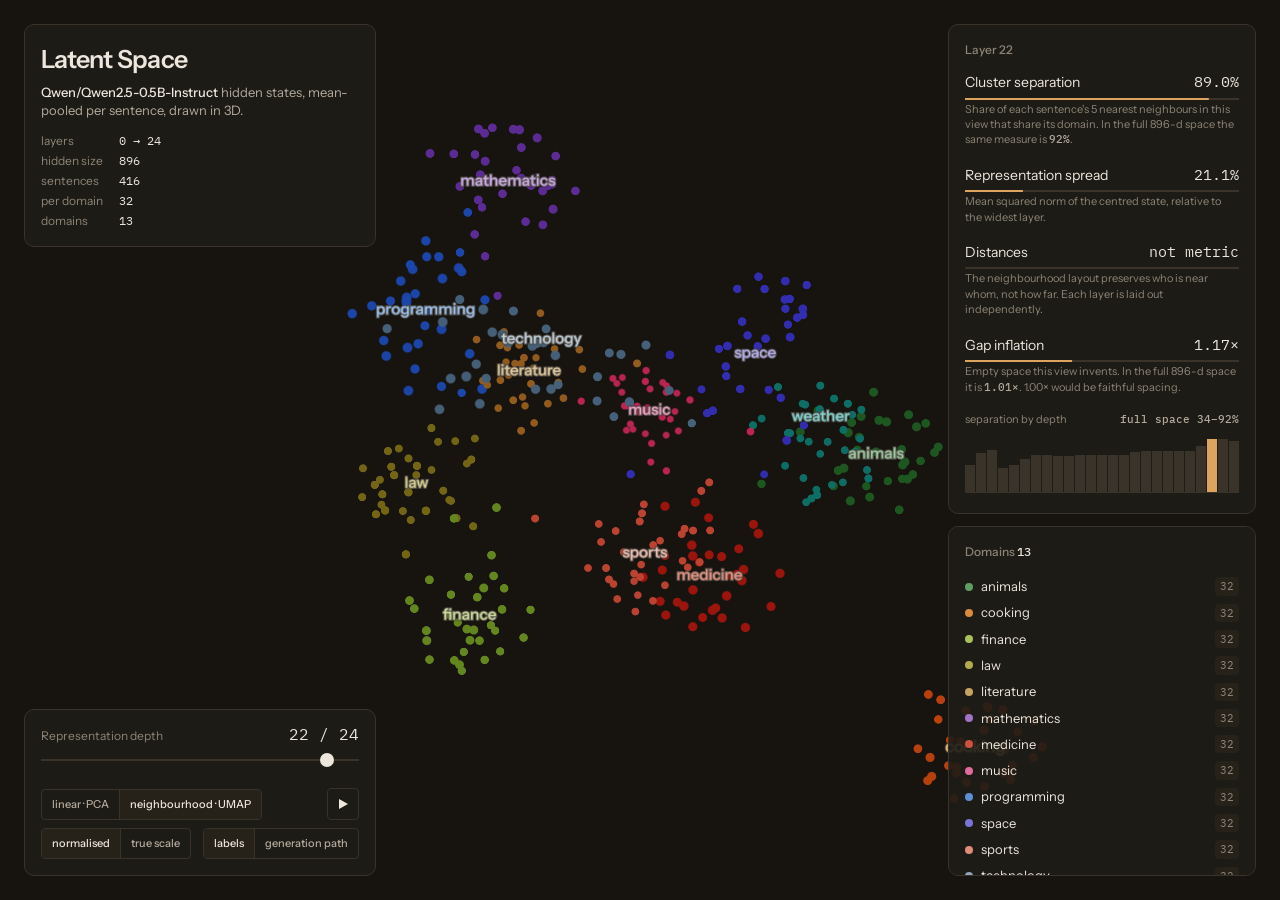
==== commit 6757d035: "Points: crisper rims, plus a slight depth of field The fragment falloff started at r=0.28, so every " ====
--- a/index.html
+++ b/index.html
@@ -405,26 +405,40 @@
 
     points = new THREE.Points(ge, new THREE.ShaderMaterial({
       transparent: true, depthWrite: false,
-      uniforms: { uPixel: { value: window.innerHeight } },
+      uniforms: {
+        uPixel: { value: window.innerHeight },
+        uFocus: { value: 4.0 },      // world-space depth of the focal plane; set each frame from the camera radius
+        uDof: { value: 0.6 }         // 0 = everything pin sharp, 1 = full defocus for the far plane
+      },
+      // Sharp discs by default. The focal plane sits on the orbit centre, so
+      // whatever distance you are viewing from is the plane in focus; points whose
+      // view-space depth departs from it pick up a small circle of confusion, which
+      // both softens the sprite's edge and spreads it a little.
       vertexShader: [
         'attribute vec3 aColor; attribute float aSize; attribute float aAlpha;',
-        'uniform float uPixel; varying vec3 vColor; varying float vAlpha;',
+        'uniform float uPixel; uniform float uFocus; uniform float uDof;',
+        'varying vec3 vColor; varying float vAlpha; varying float vSoft;',
         'void main(){',
         '  vColor = aColor; vAlpha = aAlpha;',
         '  vec4 mv = modelViewMatrix * vec4(position, 1.0);',
-        '  gl_PointSize = aSize * (uPixel / 900.0) * (3.4 / max(0.6, -mv.z));',
+        '  float depth = max(0.6, -mv.z);',
+        '  float coc = clamp(abs(depth - uFocus) / max(0.6, uFocus * 0.32), 0.0, 1.0);',
+        '  vSoft = pow(coc, 1.1) * uDof;',
+        '  gl_PointSize = aSize * (uPixel / 900.0) * (3.4 / depth) * (1.0 + vSoft * 0.5);',
         '  gl_Position = projectionMatrix * mv;',
         '}'
       ].join('\n'),
       fragmentShader: [
         'precision mediump float;',
-        'varying vec3 vColor; varying float vAlpha;',
+        'varying vec3 vColor; varying float vAlpha; varying float vSoft;',
         'void main(){',
         '  vec2 q = gl_PointCoord - vec2(0.5);',
         '  float r = length(q);',
         '  if (r > 0.5) discard;',
-        '  float a = (1.0 - smoothstep(0.28, 0.5, r)) * vAlpha;',
-        '  gl_FragColor = vec4(vColor, a);',
+        '  // edge is a hard rim in focus (0.42 -> 0.5) and widens as vSoft rises',
+        '  float edge = mix(0.42, 0.02, clamp(vSoft, 0.0, 1.0));',
+        '  float a = (1.0 - smoothstep(edge, 0.5, r)) * vAlpha;',
+        '  gl_FragColor = vec4(vColor, a * mix(1.0, 0.85, clamp(vSoft, 0.0, 1.0)));',
         '}'
       ].join('\n')
     }));
@@ -645,6 +659,9 @@
     var sp = Math.sin(cur.phi), cp = Math.cos(cur.phi);
     camera.position.set(cur.r * sp * Math.sin(cur.theta), cur.r * cp, cur.r * sp * Math.cos(cur.theta));
     camera.lookAt(0, 0, 0);
+    // Keep the depth-of-field focal plane on the orbit centre, so the cluster stays
+    // sharp and only the points in front of / behind it go soft, whatever the zoom.
+    points.material.uniforms.uFocus.value = cur.r;
 
     if (pointer.x > -1) {
       var idx = pickNearest();
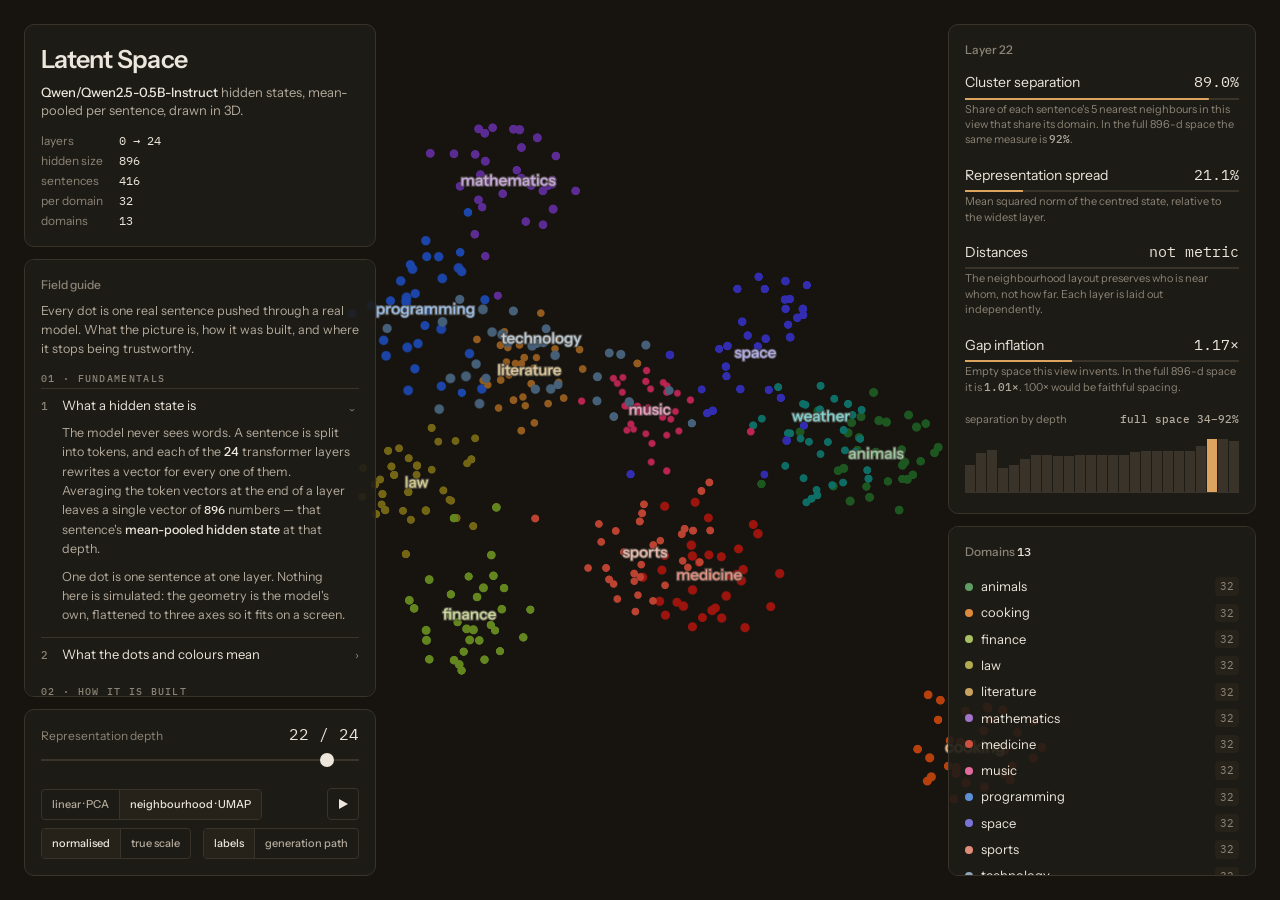
==== commit b3a69290: "Left column: a tiered field guide Four tiers, seven collapsible sections: what a hidden state is, wh" ====
--- a/index.html
+++ b/index.html
@@ -31,7 +31,7 @@
   .pane{position:fixed; z-index:3; background:color-mix(in srgb, var(--surface) 90%, transparent); border:1px solid var(--line); border-radius:var(--r-md)}
   .pane h2{margin:0 0 var(--s3); font-size:12px; font-weight:500; color:var(--ink-3)}
 
-  #head{top:var(--s5); left:var(--s5); padding:var(--s4); max-width:352px}
+  #head{padding:var(--s4)}
   #head h1{margin:0; font-size:25px; font-weight:600; letter-spacing:-.03em}
   #head .model{margin:var(--s1) 0 var(--s3); font-size:13px; line-height:1.45; color:var(--ink-2)}
   #head .model b{font-weight:500; color:var(--ink)}
@@ -39,7 +39,7 @@
   .facts dt{color:var(--ink-3)}
   .facts dd{margin:0; font-family:var(--mono); font-variant-numeric:tabular-nums}
 
-  #layerctl{bottom:var(--s5); left:var(--s5); padding:var(--s3) var(--s4) var(--s4); width:352px}
+  #layerctl{padding:var(--s3) var(--s4) var(--s4)}
   .ctl-top{display:flex; align-items:baseline; justify-content:space-between; margin-bottom:var(--s1)}
   .ctl-top .lab{font-size:12px; color:var(--ink-3)}
   #layerNum{font-family:var(--mono); font-size:16px; font-variant-numeric:tabular-nums}
@@ -58,6 +58,41 @@
   .seg button:hover:not([aria-pressed=true]){opacity:.8}
   .ctl-foot{display:flex; align-items:center; justify-content:space-between; gap:var(--s3); margin-top:var(--s3)}
   .ctl-foot + .ctl-foot{margin-top:var(--s2)}
+
+  /* Left column: header, field guide, controls — one stack, mirroring the right
+     rail, so the guide takes whatever height the viewport leaves between the two
+     fixed cards instead of floating over the canvas with its own anchor. */
+  .lrail{position:fixed; top:var(--s5); left:var(--s5); bottom:var(--s5); width:352px; display:flex; flex-direction:column; gap:var(--s3); z-index:3}
+  #head,#docs,#layerctl,#traj{position:static; flex:0 0 auto}
+  #docs{padding:var(--s4) var(--s4) var(--s2); flex:1 1 auto; min-height:0; overflow-y:auto; overscroll-behavior:contain}
+  #docs h2{margin-bottom:var(--s2)}
+  #docs .lede{margin:0; font-size:12.5px; line-height:1.5; color:var(--ink-2)}
+  .tier{margin:var(--s4) 0 var(--s1); font:500 10px/1 var(--mono); letter-spacing:.13em; text-transform:uppercase; color:var(--ink-3)}
+  details.doc{border-top:1px solid var(--line)}
+  details.doc:last-of-type{border-bottom:1px solid var(--line)}
+  summary{display:flex; align-items:baseline; gap:var(--s2); padding:8px 0; cursor:pointer; list-style:none; font-size:13px; line-height:1.35; color:var(--ink)}
+  summary::-webkit-details-marker{display:none}
+  summary:hover .t{color:var(--accent)}
+  summary .n{flex:0 0 auto; min-width:13px; font:500 10.5px/1.4 var(--mono); color:var(--ink-3)}
+  summary .chev{flex:0 0 auto; margin-left:auto; padding-left:var(--s2); color:var(--ink-3); font-size:12px; line-height:1; transition:transform .15s ease-out}
+  details[open]>summary .chev{transform:rotate(90deg)}
+  .doc .body{padding:0 var(--s2) var(--s3) 21px; font-size:12.5px; line-height:1.55; color:var(--ink-2)}
+  .doc .body p{margin:0 0 var(--s2)}
+  .doc .body p:last-child,.doc .body dl:last-child,.doc .body ul:last-child{margin-bottom:0}
+  .doc .body b,.doc .body strong{font-weight:500; color:var(--ink)}
+  .doc .body .k{font-family:var(--mono); font-size:11.5px; color:var(--ink)}
+  .doc .body ul{margin:0 0 var(--s2); padding-left:14px}
+  .doc .body li{margin-bottom:5px}
+  .kv{display:grid; grid-template-columns:auto 1fr; gap:5px var(--s3); margin:0 0 var(--s2)}
+  .kv dt{font:500 10.5px/1.6 var(--mono); color:var(--ink); white-space:nowrap}
+  .kv dd{margin:0}
+  details.doc details{border-top:1px solid var(--line); margin-top:var(--s3)}
+  details.doc details summary{font-size:12px; color:var(--ink-2); padding:6px 0}
+  details.doc details .body{padding-left:0}
+  #docs{scrollbar-width:thin; scrollbar-color:var(--line) transparent}
+  #docs::-webkit-scrollbar{width:8px}
+  #docs::-webkit-scrollbar-thumb{background:var(--line); border-radius:4px}
+  #docs::-webkit-scrollbar-track{background:none}
 
   /* One right-hand rail, stacked: the readout sizes to its content and the legend
      takes what is left and scrolls. Two independently anchored panels collided as
@@ -87,7 +122,7 @@
   .legend-item .name{flex:1 1 auto}
   .legend-item .count{font-family:var(--mono); font-size:11px; color:var(--ink-3); background:var(--surface-2); border-radius:var(--r-sm); padding:2px 5px}
 
-  #traj{bottom:calc(var(--s5) + 200px); left:var(--s5); width:352px; padding:var(--s4); display:none}
+  #traj{padding:var(--s4); display:none}
   #traj.on{display:block}
   #traj .prompt{font-size:12px; color:var(--ink-3); margin:0 0 var(--s1)}
   #traj .out{font-size:13px; line-height:1.45; margin:0}
@@ -102,19 +137,23 @@
   #loading{position:fixed; inset:0; z-index:2; display:grid; place-items:center; color:var(--ink-3); font-size:13px; background:var(--bg)}
 
   @media (max-width:1240px){ #traj{display:none !important} }
+  @media (max-height:620px){ #docs{display:none} }
   @media (max-width:1000px){
-    #head{max-width:none; right:var(--s5)}
+    .lrail{width:auto; right:var(--s5)}
+    #head{max-width:none; right:auto}
     #head h1{font-size:20px}
+    #docs{display:none}
     .rail{top:auto; bottom:calc(var(--s5) + 156px); width:236px}
     #metrics{padding:var(--s3)}
     #legend{display:none}
-    #layerctl{width:auto; right:var(--s5)}
+    #layerctl{width:auto; right:auto}
   }
 </style>
 </head>
 <body>
 <canvas id="scene"></canvas>
 
+<div class="lrail">
 <section class="pane" id="head">
   <h1>Latent Space</h1>
   <p class="model"><b id="modelName">—</b> hidden states, mean-pooled per sentence, drawn in 3D.</p>
@@ -127,6 +166,106 @@
   </dl>
 </section>
 
+<section class="pane" id="docs">
+  <h2>Field guide</h2>
+  <p class="lede">Every dot is one real sentence pushed through a real model. What the picture is, how it was built, and where it stops being trustworthy.</p>
+
+  <p class="tier">01 · fundamentals</p>
+
+  <details class="doc" open>
+    <summary><span class="n">1</span><span class="t">What a hidden state is</span><span class="chev">›</span></summary>
+    <div class="body">
+      <p>The model never sees words. A sentence is split into tokens, and each of the <b id="docLayers">24</b> transformer layers rewrites a vector for every one of them. Averaging the token vectors at the end of a layer leaves a single vector of <b class="k" id="docDim">896</b> numbers — that sentence's <b>mean-pooled hidden state</b> at that depth.</p>
+      <p>One dot is one sentence at one layer. Nothing here is simulated: the geometry is the model's own, flattened to three axes so it fits on a screen.</p>
+    </div>
+  </details>
+
+  <details class="doc">
+    <summary><span class="n">2</span><span class="t">What the dots and colours mean</span><span class="chev">›</span></summary>
+    <div class="body">
+      <p><b id="docSent">416</b> hand-written sentences across <b id="docTopics">13</b> domains, <b id="docPer">32</b> per domain. Colour is the domain label, applied by the author and never shown to the model — so a domain landing together means the model arranged those sentences similarly on its own.</p>
+      <p>Hover a point to read the sentence and how many of its five nearest neighbours share its domain <b>in the view you are looking at</b>. Click a domain in the legend to isolate it; click again to restore all.</p>
+    </div>
+  </details>
+
+  <p class="tier">02 · how it is built</p>
+
+  <details class="doc">
+    <summary><span class="n">3</span><span class="t">Depth: reading the layer slider</span><span class="chev">›</span></summary>
+    <div class="body">
+      <p>Layer 0 is the embedding table; layer <b id="docLast">24</b> is the last transformer block — 25 tensors in all. The same sentence is a different point at every depth, and that is the subject of the piece:</p>
+      <dl class="kv">
+        <dt>0–2</dt><dd>Tiny and near-isotropic. Directions are not yet organised by meaning.</dd>
+        <dt>3–21</dt><dd>Variance collapses into a few “rogue” directions — the three PCA axes hold ~94% of it — and topical purity plateaus around 45–60%.</dd>
+        <dt>22–23</dt><dd>Purity jumps to ~92% and, in the neighbourhood layout, thirteen tight islands appear.</dd>
+        <dt>24</dt><dd>The norm explodes to roughly 1000×. That is the signature of the huge activations feeding the output head.</dd>
+      </dl>
+      <p>Arrow keys step one layer; space plays through all of them.</p>
+    </div>
+  </details>
+
+  <details class="doc">
+    <summary><span class="n">4</span><span class="t">Two layouts, and what a distance means</span><span class="chev">›</span></summary>
+    <div class="body">
+      <p>Both layouts draw the same activations. They make different promises.</p>
+      <dl class="kv">
+        <dt>PCA</dt><dd>One shared linear basis for every layer, so the slider moves the model inside a fixed frame. Distances and cluster gaps are meaningful. Cost: at layer 23 it shows only 40% separation — the semantic structure is not three-dimensional, and a linear view squashes it into a cigar.</dd>
+        <dt>UMAP</dt><dd>Fitted per layer so semantic neighbours land together: ~90% separation at layer 23. Cost: distances are not metric, gap width is approximate, and two layers cannot be compared position by position.</dd>
+      </dl>
+      <details>
+        <summary>Why these UMAP settings?<span class="chev">›</span></summary>
+        <div class="body">
+          <p>100 neighbours, <span class="k">min_dist=0.6</span>, picked by measuring gap inflation rather than by eye. The first attempt (15, 0.12) drew moats 3.47× wider than the full 896-d space supports; this pair holds inflation near 1.17× while keeping separation near 92%. Fewer sentences per domain inflates the gaps further, which is why the corpus is 32 per domain rather than 8.</p>
+        </div>
+      </details>
+    </div>
+  </details>
+
+  <p class="tier">03 · reading the numbers</p>
+
+  <details class="doc">
+    <summary><span class="n">5</span><span class="t">The four readouts</span><span class="chev">›</span></summary>
+    <div class="body">
+      <dl class="kv">
+        <dt>Separation</dt><dd>Share of each sentence's five nearest neighbours that share its domain, measured inside the view. Compare it with the full-space figure in the same caption. High means the structure survived the projection.</dd>
+        <dt>Spread</dt><dd>Mean squared norm of the centred state, relative to the widest layer. It grows about 1000× from layer 0 to 24.</dd>
+        <dt>Variance</dt><dd>PCA only: how much of the layer's variance the plotted axes capture. Neighbourhood layouts report “not metric” instead, because they do not have axes.</dd>
+        <dt>Gap inflation</dt><dd>How much wider the gaps read here than in the full 896-d space. 1.00× is faithful; 3.00× is a moat the data does not have; below 1.00× means domains are being collapsed onto each other, which is what the linear view does (0.40× at layer 22).</dd>
+      </dl>
+      <p>The bar strip underneath is full-space separation for all 25 layers. Click any bar to jump to that depth.</p>
+    </div>
+  </details>
+
+  <details class="doc">
+    <summary><span class="n">6</span><span class="t">Scale, and the generation path</span><span class="chev">›</span></summary>
+    <div class="body">
+      <p><b>Normalised</b> fits each layer into a fixed cube so every depth is legible. <b>True scale</b> uses the real per-layer norms, so layer 24 dominates — the shapes differ between the two modes, and that difference is itself the measurement.</p>
+      <p><b>Generation path</b> asks the model to write about the ocean, embeds each greedy token step, and draws the trajectory through the final layer's PCA frame. It stays in one neighbourhood instead of wandering. It is only valid on the final layer with PCA axes, which is why the toggle switches both.</p>
+    </div>
+  </details>
+
+  <p class="tier">04 · limits</p>
+
+  <details class="doc">
+    <summary><span class="n">7</span><span class="t">What this cannot tell you</span><span class="chev">›</span></summary>
+    <div class="body">
+      <ul>
+        <li><b id="docSent2">416</b> sentences is a small sample. The layer profiles are indicative, not a benchmark.</li>
+        <li>Mean pooling is one summary of a layer. Token-level geometry — how an individual word moves — is not shown.</li>
+        <li>UMAP layouts are stochastic and fitted independently per layer, so positions only compare within a single layer.</li>
+        <li>Clustering is not comprehension: a domain holding together does not mean the model has a concept of that domain, only that it represents those sentences similarly.</li>
+      </ul>
+    </div>
+  </details>
+</section>
+
+<section class="pane" id="traj">
+  <h2>Generation path · final layer, PCA axes</h2>
+  <p class="prompt" id="trajPrompt"></p>
+  <p class="out" id="trajOut"></p>
+  <p class="foot" id="trajFoot"></p>
+</section>
+
 <section class="pane" id="layerctl">
   <div class="ctl-top">
     <span class="lab">Representation depth</span>
@@ -153,6 +292,7 @@
     </div>
   </div>
 </section>
+</div>
 
 <div class="rail">
 <section class="pane" id="metrics">
@@ -190,13 +330,6 @@
 </section>
 </div>
 
-<section class="pane" id="traj">
-  <h2>Generation path · final layer, PCA axes</h2>
-  <p class="prompt" id="trajPrompt"></p>
-  <p class="out" id="trajOut"></p>
-  <p class="foot" id="trajFoot"></p>
-</section>
-
 <div id="tip"></div>
 <div id="loading">Extracting hidden states…</div>
 <div id="notice"></div>
@@ -249,6 +382,13 @@
     document.getElementById('fPer').textContent = Math.round(d.nSentences / d.topics.length);
     document.getElementById('fTopics').textContent = d.topics.length;
     document.getElementById('slider').max = d.nLayers - 1;
+    // the field guide quotes the same numbers the header does, taken from the data
+    var docNums = { docLayers: d.nLayers - 1, docLast: d.nLayers - 1, docDim: d.hiddenSize,
+                    docSent: d.nSentences, docSent2: d.nSentences,
+                    docPer: Math.round(d.nSentences / d.topics.length), docTopics: d.topics.length };
+    Object.keys(docNums).forEach(function (id) {
+      var el = document.getElementById(id); if (el) el.textContent = String(docNums[id]);
+    });
     buildLegend(); buildStrip(); buildScene();
     selectLayer(Math.min(DEFAULT_LAYER, d.nLayers - 1), true);
     window.__app = {
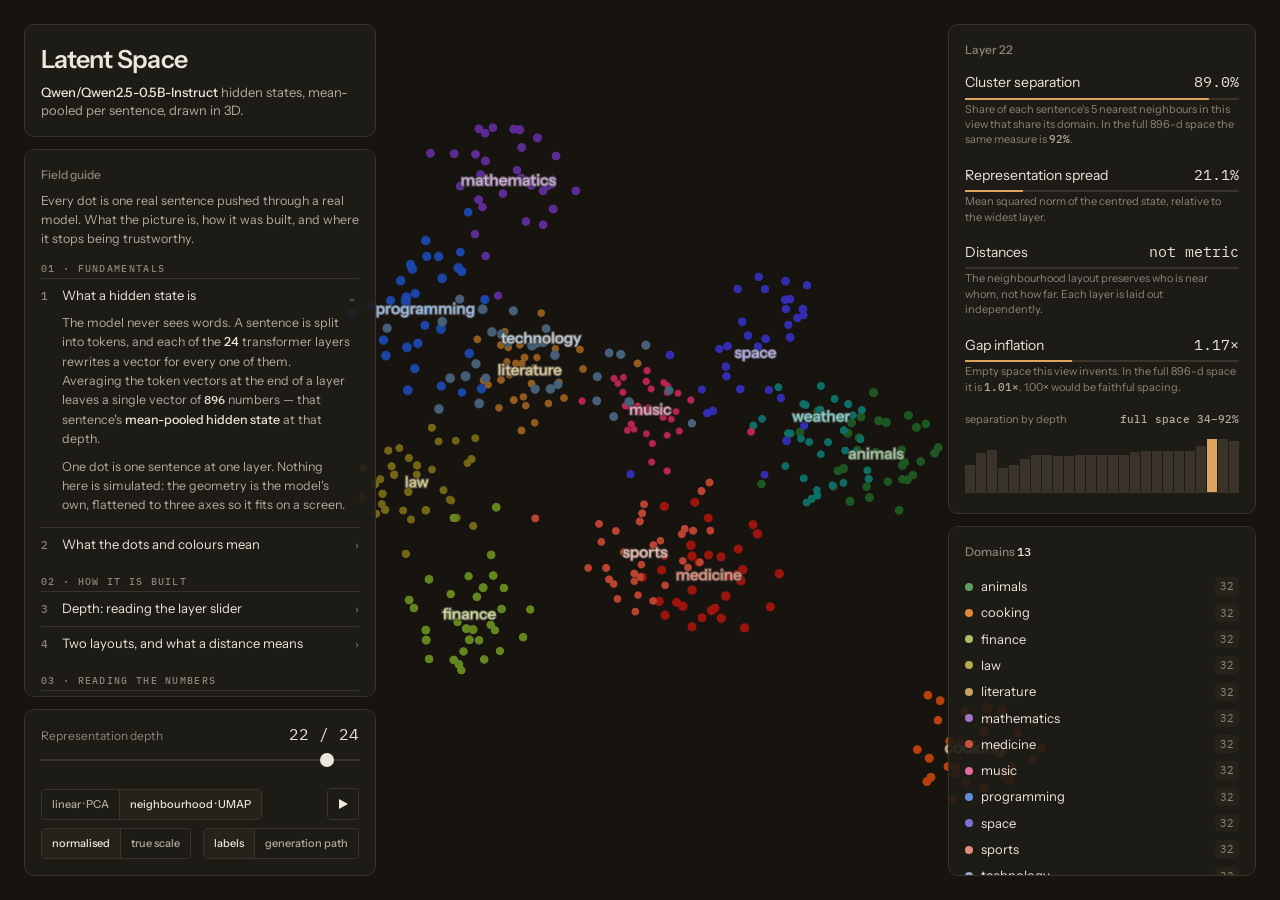
==== commit 8599f731: "Drop the header fact list The counts now live in the field guide, so the header is just the title an" ====
--- a/index.html
+++ b/index.html
@@ -33,11 +33,8 @@
 
   #head{padding:var(--s4)}
   #head h1{margin:0; font-size:25px; font-weight:600; letter-spacing:-.03em}
-  #head .model{margin:var(--s1) 0 var(--s3); font-size:13px; line-height:1.45; color:var(--ink-2)}
+  #head .model{margin:var(--s1) 0 0; font-size:13px; line-height:1.45; color:var(--ink-2)}
   #head .model b{font-weight:500; color:var(--ink)}
-  .facts{display:grid; grid-template-columns:auto 1fr; gap:2px var(--s4); margin:0; font-size:12px}
-  .facts dt{color:var(--ink-3)}
-  .facts dd{margin:0; font-family:var(--mono); font-variant-numeric:tabular-nums}
 
   #layerctl{padding:var(--s3) var(--s4) var(--s4)}
   .ctl-top{display:flex; align-items:baseline; justify-content:space-between; margin-bottom:var(--s1)}
@@ -157,13 +154,6 @@
 <section class="pane" id="head">
   <h1>Latent Space</h1>
   <p class="model"><b id="modelName">—</b> hidden states, mean-pooled per sentence, drawn in 3D.</p>
-  <dl class="facts">
-    <dt>layers</dt><dd>0 → <span id="fLayers">—</span></dd>
-    <dt>hidden size</dt><dd id="fDim">—</dd>
-    <dt>sentences</dt><dd id="fSent">—</dd>
-    <dt>per domain</dt><dd id="fPer">—</dd>
-    <dt>domains</dt><dd id="fTopics">—</dd>
-  </dl>
 </section>
 
 <section class="pane" id="docs">
@@ -376,11 +366,6 @@
     state.data = d;
     document.getElementById('loading').style.display = 'none';
     document.getElementById('modelName').textContent = d.model;
-    document.getElementById('fLayers').textContent = String(d.nLayers - 1);
-    document.getElementById('fDim').textContent = d.hiddenSize;
-    document.getElementById('fSent').textContent = d.nSentences;
-    document.getElementById('fPer').textContent = Math.round(d.nSentences / d.topics.length);
-    document.getElementById('fTopics').textContent = d.topics.length;
     document.getElementById('slider').max = d.nLayers - 1;
     // the field guide quotes the same numbers the header does, taken from the data
     var docNums = { docLayers: d.nLayers - 1, docLast: d.nLayers - 1, docDim: d.hiddenSize,
